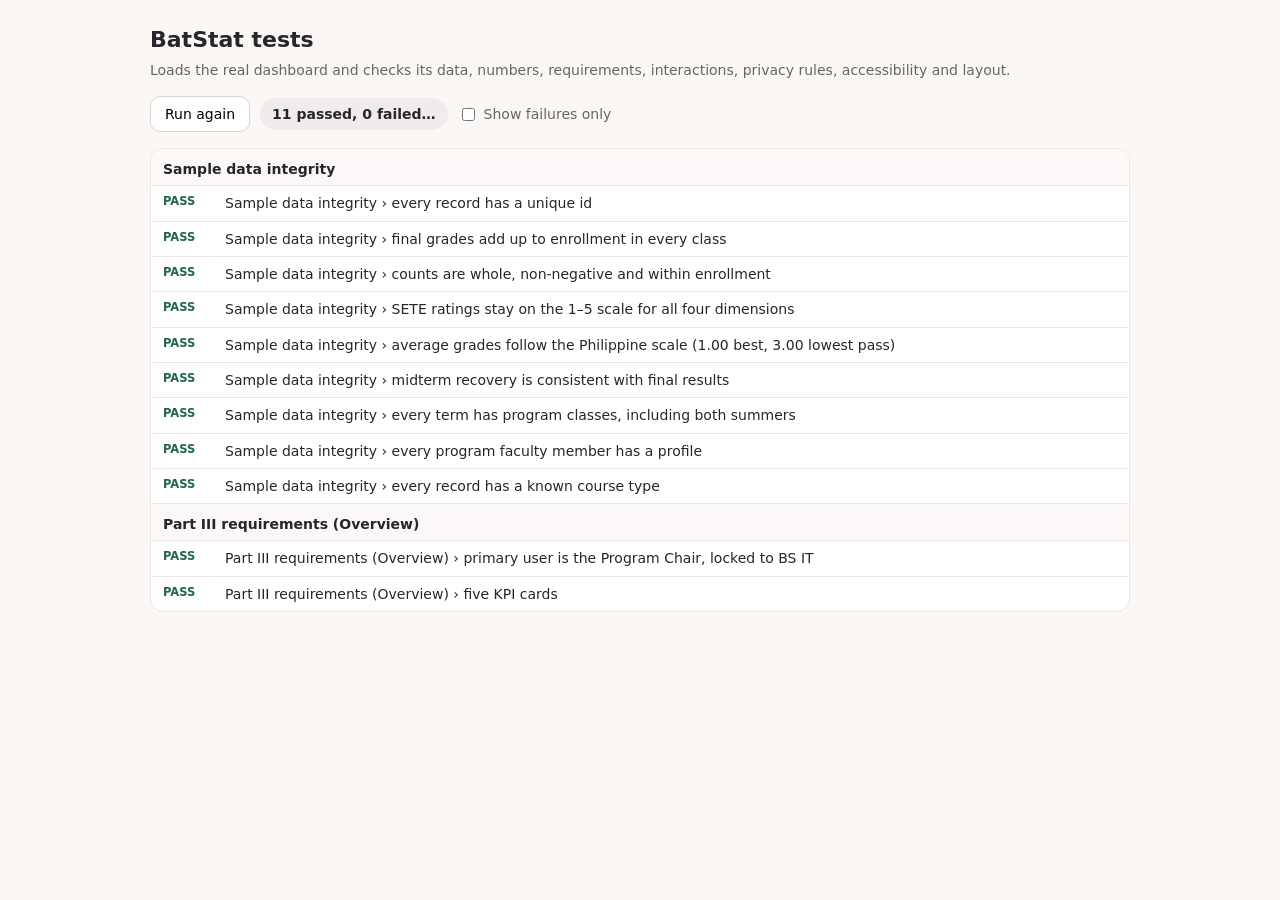
==== tests/index.html @ b65b337e "Add an automated test suite for the whole dashboard 72 tests run against the real dashboard in a bro" ====
<!doctype html>
<html lang="en">
<head>
  <meta charset="utf-8">
  <meta name="viewport" content="width=device-width, initial-scale=1">
  <title>BatStat tests</title>
  <link rel="icon" type="image/png" href="../assets/img/favicon.png">
  <!-- Open through the local server (e.g. http://localhost/dashboard/tests/) or run tests/run-tests.sh. -->
  <style>
    :root { --ink: #29252A; --muted: #6B6368; --line: #EEE6E6; --good: #22654A; --good-bg: #E8F3EE; --bad: #8F1729; --bad-bg: #F9E4E7; }
    body { margin: 0; padding: 24px 16px 48px; background: #FAF7F5; color: var(--ink); font: 14px/1.45 "Segoe UI", system-ui, sans-serif; }
    main { max-width: 980px; margin: 0 auto; }
    h1 { margin: 0 0 4px; font-size: 22px; }
    p.lead { margin: 0 0 16px; color: var(--muted); }
    .bar { display: flex; flex-wrap: wrap; align-items: center; gap: 10px; margin-bottom: 16px; }
    button { height: 36px; padding: 0 14px; border: 1px solid #DED3D4; border-radius: 10px; background: #fff; font: inherit; cursor: pointer; }
    .summary { padding: 6px 12px; border-radius: 999px; background: #F0ECEE; font-weight: 600; }
    .summary.pass { background: var(--good-bg); color: var(--good); }
    .summary.fail { background: var(--bad-bg); color: var(--bad); }
    label { display: inline-flex; align-items: center; gap: 6px; color: var(--muted); }
    ul { list-style: none; margin: 0; padding: 0; background: #fff; border: 1px solid var(--line); border-radius: 14px; overflow: hidden; }
    li { display: grid; grid-template-columns: 52px 1fr; gap: 2px 10px; padding: 7px 12px; border-top: 1px solid var(--line); }
    li.suite { display: block; padding: 10px 12px 6px; font-weight: 700; background: #FBF8F7; }
    li:first-child { border-top: 0; }
    .badge { font-size: 11.5px; font-weight: 700; }
    li.pass .badge { color: var(--good); }
    li.fail { background: var(--bad-bg); }
    li.fail .badge { color: var(--bad); }
    .detail { grid-column: 2; color: var(--bad); font-size: 13px; }
    .detail:empty { display: none; }
    body.failures-only li.pass { display: none; }
    #stage { position: fixed; left: -10000px; top: 0; }
    #stage iframe { border: 0; display: block; }
    #report { display: none; }
  </style>
</head>
<body>
  <main>
    <h1>BatStat tests</h1>
    <p class="lead">Loads the real dashboard and checks its data, numbers, requirements, interactions, privacy rules, accessibility and layout.</p>
    <div class="bar">
      <button type="button" id="rerun">Run again</button>
      <span class="summary" id="summary" role="status">Running…</span>
      <label><input type="checkbox" id="onlyFail"> Show failures only</label>
    </div>
    <ul id="results" aria-live="polite"></ul>
  </main>
  <div id="stage" aria-hidden="true"></div>
  <pre id="report"></pre>

  <script src="../js/data.js"></script>
  <script src="runner.js"></script>
  <script src="suites.js"></script>
  <script>
    document.getElementById('rerun').addEventListener('click', () => location.reload());
    document.getElementById('onlyFail').addEventListener('change', e => document.body.classList.toggle('failures-only', e.target.checked));
    runAll();
  </script>
</body>
</html>
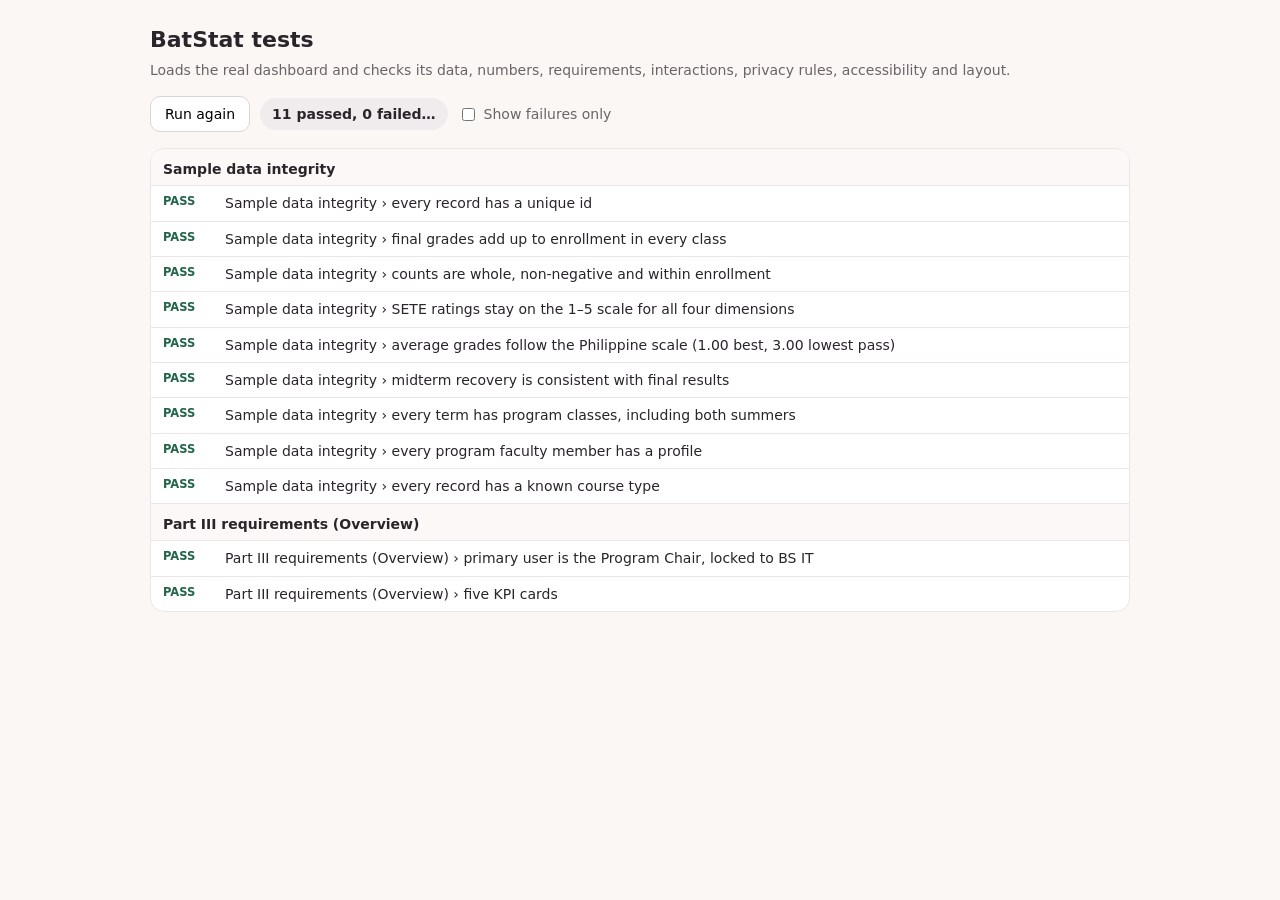
==== commit feb627cd: "Make the resize test reliable on the live site Headless browsers paint frames only on request, so th" ====
--- a/tests/index.html
+++ b/tests/index.html
@@ -29,7 +29,9 @@
     .detail { grid-column: 2; color: var(--bad); font-size: 13px; }
     .detail:empty { display: none; }
     body.failures-only li.pass { display: none; }
-    #stage { position: fixed; left: -10000px; top: 0; }
+    /* The app frame stays inside the viewport (but invisible): browsers pause rendering and
+       resize events for off-screen frames, which would stall the resize tests. */
+    #stage { position: fixed; left: 0; top: 0; z-index: -1; opacity: 0; pointer-events: none; }
     #stage iframe { border: 0; display: block; }
     #report { display: none; }
   </style>
